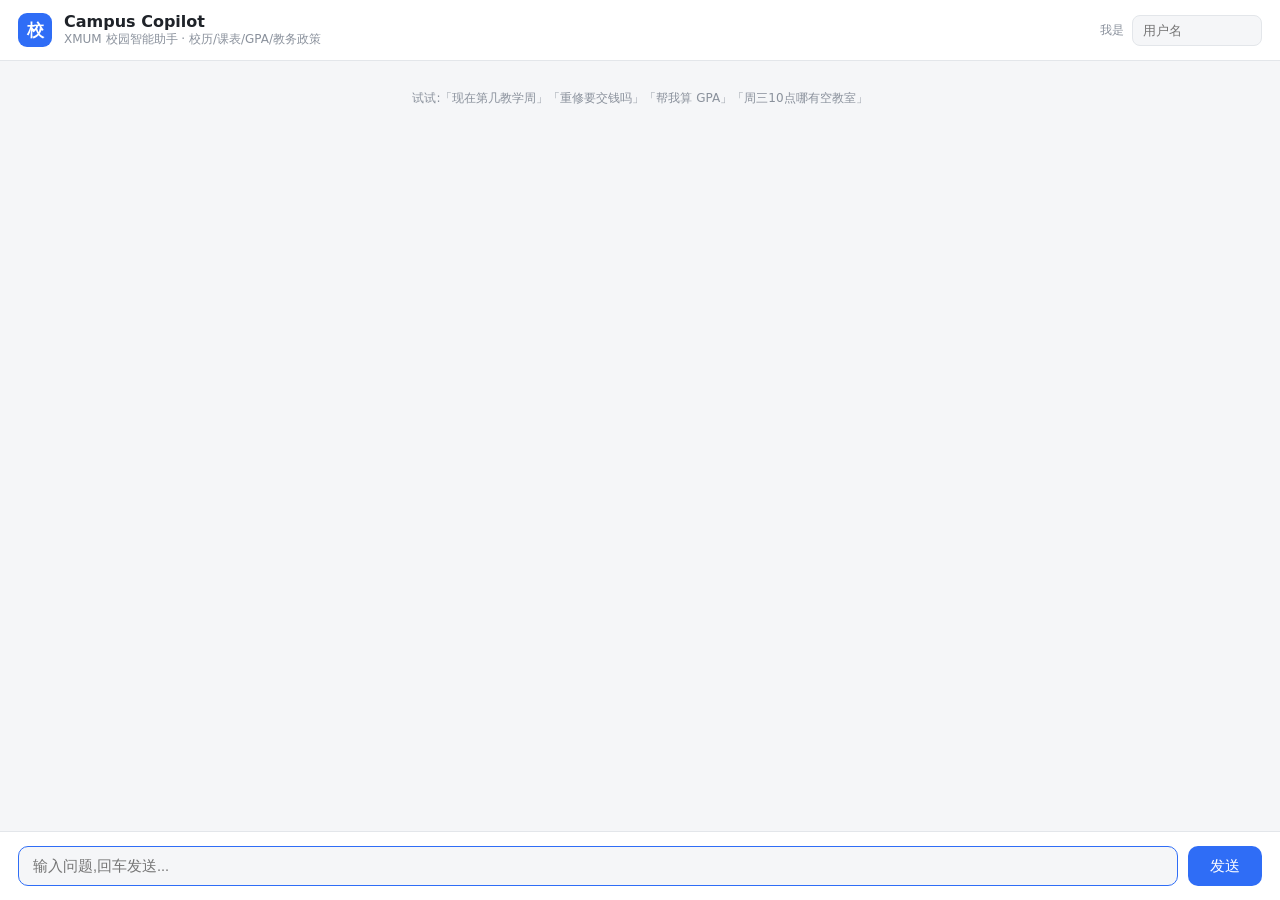
==== src/static/index.html @ 9982d3bc "M3-M6: 中间件/Hook、持久记忆、RAG、FastAPI 服务化与评估集" ====
<!DOCTYPE html>
<html lang="zh-CN">
<head>
<meta charset="utf-8">
<meta name="viewport" content="width=device-width, initial-scale=1">
<title>Campus Copilot · XMUM 校园智能助手</title>
<style>
  :root {
    --bg: #f5f6f8; --panel: #ffffff; --me: #2f6df6; --me-text: #fff;
    --bot: #ffffff; --border: #e3e6ea; --text: #1f2329; --muted: #8a919c;
  }
  @media (prefers-color-scheme: dark) {
    :root {
      --bg: #14161a; --panel: #1d2026; --me: #3b74f2; --me-text: #fff;
      --bot: #24282f; --border: #2e333c; --text: #e8eaed; --muted: #9aa1ad;
    }
  }
  * { box-sizing: border-box; }
  body {
    margin: 0; background: var(--bg); color: var(--text);
    font-family: "Segoe UI", "Microsoft YaHei", system-ui, sans-serif;
    display: flex; flex-direction: column; height: 100vh;
  }
  header {
    background: var(--panel); border-bottom: 1px solid var(--border);
    padding: 12px 18px; display: flex; align-items: center; gap: 12px;
  }
  header .logo {
    width: 34px; height: 34px; border-radius: 9px; background: var(--me);
    color: #fff; display: flex; align-items: center; justify-content: center;
    font-weight: 700; font-size: 17px;
  }
  header .title { font-weight: 600; }
  header .sub { color: var(--muted); font-size: 12px; }
  header .user-box { margin-left: auto; display: flex; align-items: center; gap: 8px; }
  header input {
    background: var(--bg); border: 1px solid var(--border); color: var(--text);
    border-radius: 8px; padding: 7px 10px; width: 130px; font-size: 13px; outline: none;
  }
  #chat { flex: 1; overflow-y: auto; padding: 18px; display: flex; flex-direction: column; gap: 12px; }
  .msg { max-width: 82%; padding: 10px 14px; border-radius: 12px; white-space: pre-wrap; word-break: break-word; line-height: 1.55; font-size: 14.5px; }
  .msg.me { align-self: flex-end; background: var(--me); color: var(--me-text); border-bottom-right-radius: 4px; }
  .msg.bot { align-self: flex-start; background: var(--bot); border: 1px solid var(--border); border-bottom-left-radius: 4px; }
  .msg.sys { align-self: center; color: var(--muted); font-size: 12px; background: none; }
  .msg .cursor { display: inline-block; width: 7px; height: 15px; background: var(--me); vertical-align: -2px; animation: blink 1s infinite; border-radius: 1px; }
  @keyframes blink { 50% { opacity: 0; } }
  #confirm-bar {
    display: none; align-self: center; gap: 10px; padding: 12px 16px;
    background: var(--panel); border: 1px solid var(--border); border-radius: 12px;
    flex-direction: column; max-width: 82%;
  }
  #confirm-bar .desc { font-size: 14px; }
  #confirm-bar .btns { display: flex; gap: 10px; }
  #confirm-bar button { border: none; border-radius: 8px; padding: 8px 20px; font-size: 14px; cursor: pointer; }
  #confirm-bar .yes { background: #d84a3a; color: #fff; }
  #confirm-bar .no { background: var(--bg); color: var(--text); border: 1px solid var(--border); }
  footer {
    background: var(--panel); border-top: 1px solid var(--border); padding: 14px 18px;
    display: flex; gap: 10px;
  }
  footer input#input {
    flex: 1; background: var(--bg); border: 1px solid var(--border); color: var(--text);
    border-radius: 10px; padding: 11px 14px; font-size: 14.5px; outline: none;
  }
  footer input#input:focus { border-color: var(--me); }
  footer button {
    background: var(--me); color: #fff; border: none; border-radius: 10px;
    padding: 0 22px; font-size: 14.5px; cursor: pointer;
  }
  footer button:disabled { opacity: .5; cursor: default; }
</style>
</head>
<body>
<header>
  <div class="logo">校</div>
  <div>
    <div class="title">Campus Copilot</div>
    <div class="sub">XMUM 校园智能助手 · 校历/课表/GPA/教务政策</div>
  </div>
  <div class="user-box">
    <span style="font-size:12px;color:var(--muted)">我是</span>
    <input id="user" placeholder="用户名" value="">
  </div>
</header>

<div id="chat">
  <div class="msg sys">试试:「现在第几教学周」「重修要交钱吗」「帮我算 GPA」「周三10点哪有空教室」</div>
</div>

<div id="confirm-bar">
  <div class="desc" id="confirm-desc"></div>
  <div class="btns">
    <button class="yes" onclick="decide(true)">放行执行</button>
    <button class="no" onclick="decide(false)">拒绝</button>
  </div>
</div>

<footer>
  <input id="input" placeholder="输入问题,回车发送..." autocomplete="off">
  <button id="send" onclick="send()">发送</button>
</footer>

<script>
const $ = id => document.getElementById(id);
const chat = $("chat");
const input = $("input");
const sendBtn = $("send");
const confirmBar = $("confirm-bar");

// 用户名存 localStorage:多用户隔离的入口
$("user").value = localStorage.getItem("cc_user") || "";
$("user").onchange = () => localStorage.setItem("cc_user", $("user").value.trim() || "default");

let busy = false;
let pendingResume = false;

function addMsg(cls, text, withCursor) {
  const div = document.createElement("div");
  div.className = "msg " + cls;
  div.textContent = text;
  if (withCursor) {
    const c = document.createElement("span");
    c.className = "cursor";
    div.appendChild(c);
  }
  chat.appendChild(div);
  chat.scrollTop = chat.scrollHeight;
  return div;
}

function scrollBottom() { chat.scrollTop = chat.scrollHeight; }

async function streamChat(body) {
  busy = true; sendBtn.disabled = true;
  const botDiv = addMsg("bot", "", true);
  const textNode = botDiv.childNodes[0];
  const cursor = botDiv.childNodes[1];

  try {
    const resp = await fetch("/api/chat", {
      method: "POST",
      headers: { "Content-Type": "application/json" },
      body: JSON.stringify(body),
    });
    const reader = resp.body.getReader();
    const decoder = new TextDecoder();
    let buf = "";
    let gotInterrupt = false;

    while (true) {
      const { done, value } = await reader.read();
      if (done) break;
      buf += decoder.decode(value, { stream: true });
      let idx;
      while ((idx = buf.indexOf("\n\n")) >= 0) {
        const raw = buf.slice(0, idx); buf = buf.slice(idx + 2);
        if (!raw.startsWith("data: ")) continue;
        const ev = JSON.parse(raw.slice(6));
        if (ev.type === "token") {
          textNode.textContent += ev.text;
          scrollBottom();
        } else if (ev.type === "interrupt") {
          gotInterrupt = true;
          $("confirm-desc").textContent = "⚠ " + (ev.description || "敏感操作需要确认")
            + "\n即将执行:" + ev.tool + "(" + JSON.stringify(ev.args) + ")";
          confirmBar.style.display = "flex";
          scrollBottom();
        } else if (ev.type === "error") {
          textNode.textContent += "\n[出错了] " + ev.message;
        }
      }
    }
    cursor.remove();
    if (!textNode.textContent) botDiv.remove();
    pendingResume = gotInterrupt;
  } catch (e) {
    cursor && cursor.remove();
    textNode.textContent += "\n[连接失败] " + e;
  }
  busy = false; sendBtn.disabled = false;
  input.focus();
}

async function send() {
  if (busy) return;
  const user = $("user").value.trim() || "default";
  localStorage.setItem("cc_user", user);
  const text = input.value.trim();
  if (!text) return;
  input.value = "";
  addMsg("me", text);
  await streamChat({ user_id: user, message: text });
}

async function decide(ok) {
  if (busy) return;
  confirmBar.style.display = "none";
  if (!pendingResume) return;
  const user = $("user").value.trim() || "default";
  if (!ok) addMsg("sys", "已拒绝该敏感操作");
  await streamChat({ user_id: user, resume: ok });
}

input.addEventListener("keydown", e => { if (e.key === "Enter") send(); });
input.focus();
</script>
</body>
</html>
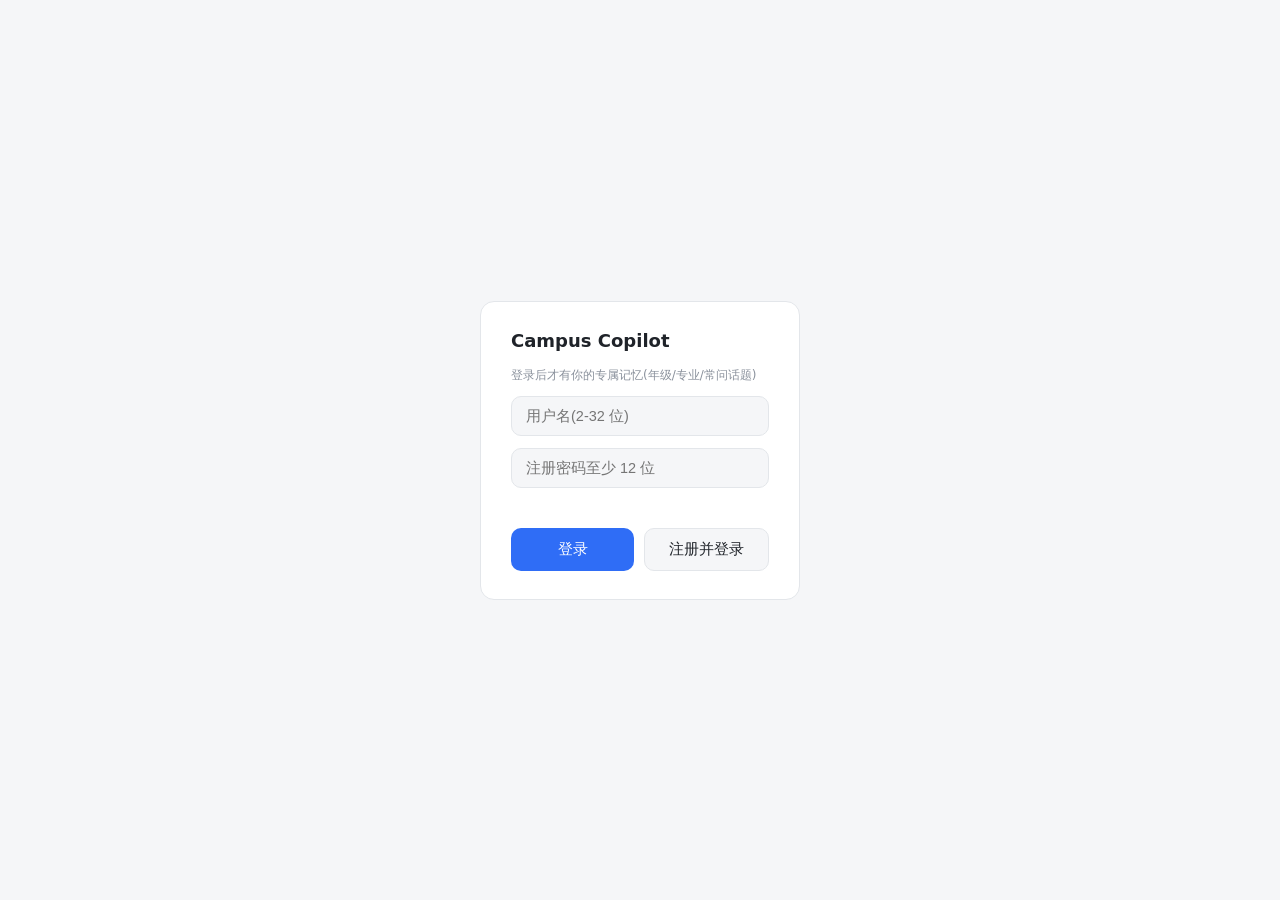
==== commit 17d215a7: "Complete local campus assistant and tests" ====
--- a/src/static/index.html
+++ b/src/static/index.html
@@ -33,10 +33,37 @@
   header .title { font-weight: 600; }
   header .sub { color: var(--muted); font-size: 12px; }
   header .user-box { margin-left: auto; display: flex; align-items: center; gap: 8px; }
-  header input {
+  header .who { font-size: 13px; color: var(--muted); }
+  header .who b { color: var(--text); }
+  header button.link {
+    background: none; border: 1px solid var(--border); color: var(--text);
+    border-radius: 8px; padding: 6px 12px; font-size: 13px; cursor: pointer;
+  }
+  /* 登录遮罩:未登录时盖住整个聊天区 */
+  #login-mask {
+    position: fixed; inset: 0; background: var(--bg);
+    display: none; align-items: center; justify-content: center; z-index: 10;
+  }
+  #login-mask.show { display: flex; }
+  #login-card {
+    background: var(--panel); border: 1px solid var(--border); border-radius: 14px;
+    padding: 28px 30px; width: 320px; display: flex; flex-direction: column; gap: 12px;
+  }
+  #login-card h2 { margin: 0 0 4px; font-size: 18px; }
+  #login-card .tip { font-size: 12px; color: var(--muted); margin: 0; }
+  #login-card input {
     background: var(--bg); border: 1px solid var(--border); color: var(--text);
-    border-radius: 8px; padding: 7px 10px; width: 130px; font-size: 13px; outline: none;
-  }
+    border-radius: 10px; padding: 11px 14px; font-size: 14.5px; outline: none;
+  }
+  #login-card input:focus { border-color: var(--me); }
+  #login-card .row { display: flex; gap: 10px; }
+  #login-card button {
+    flex: 1; border: none; border-radius: 10px; padding: 11px 0;
+    font-size: 14.5px; cursor: pointer;
+  }
+  #login-card .primary { background: var(--me); color: #fff; }
+  #login-card .ghost { background: var(--bg); color: var(--text); border: 1px solid var(--border); }
+  #login-err { color: #d84a3a; font-size: 12.5px; min-height: 16px; margin: 0; }
   #chat { flex: 1; overflow-y: auto; padding: 18px; display: flex; flex-direction: column; gap: 12px; }
   .msg { max-width: 82%; padding: 10px 14px; border-radius: 12px; white-space: pre-wrap; word-break: break-word; line-height: 1.55; font-size: 14.5px; }
   .msg.me { align-self: flex-end; background: var(--me); color: var(--me-text); border-bottom-right-radius: 4px; }
@@ -68,6 +95,18 @@
     padding: 0 22px; font-size: 14.5px; cursor: pointer;
   }
   footer button:disabled { opacity: .5; cursor: default; }
+  #data-panel { display: none; position: fixed; right: 16px; top: 65px; z-index: 8;
+    width: min(360px, calc(100vw - 32px)); padding: 16px; background: var(--panel);
+    border: 1px solid var(--border); border-radius: 12px; box-shadow: 0 8px 24px #0002; }
+  #data-panel.open { display: block; }
+  #data-panel h3 { margin: 0 0 8px; font-size: 15px; }
+  #data-panel p { font-size: 12px; color: var(--muted); }
+  #data-panel .row { display: flex; gap: 6px; margin: 8px 0; }
+  #data-panel input { min-width: 0; flex: 1; padding: 8px; background: var(--bg);
+    border: 1px solid var(--border); border-radius: 7px; color: var(--text); }
+  #data-panel button { padding: 7px; border: 1px solid var(--border); border-radius: 7px;
+    background: var(--bg); color: var(--text); cursor: pointer; }
+  #data-status { min-height: 18px; }
 </style>
 </head>
 <body>
@@ -78,10 +117,33 @@
     <div class="sub">XMUM 校园智能助手 · 校历/课表/GPA/教务政策</div>
   </div>
   <div class="user-box">
-    <span style="font-size:12px;color:var(--muted)">我是</span>
-    <input id="user" placeholder="用户名" value="">
+    <span class="who">你好,<b id="who"></b></span>
+    <button class="link" onclick="toggleData()">个人数据</button>
+    <button class="link" onclick="logout()">登出</button>
   </div>
 </header>
+
+<section id="data-panel" aria-label="个人数据">
+  <h3>我的课程与成绩</h3>
+  <p>课程和成绩由你自行录入；排课为演示数据，并非学校系统记录。</p>
+  <div class="row"><input id="course-id" placeholder="课程代码，如 CS101"><button onclick="saveCourse()">添加课程</button></div>
+  <div class="row"><input id="grade-course" placeholder="课程代码"><input id="grade-point" type="number" min="0" max="4" step="0.01" placeholder="绩点"><input id="grade-letter" placeholder="等级"><button onclick="saveGrade()">保存成绩</button></div>
+  <p id="data-status"></p><div id="data-list"></div>
+</section>
+
+<div id="login-mask">
+  <div id="login-card">
+    <h2>Campus Copilot</h2>
+    <p class="tip">登录后才有你的专属记忆(年级/专业/常问话题)</p>
+    <input id="login-user" placeholder="用户名(2-32 位)" autocomplete="username">
+    <input id="login-pass" type="password" placeholder="注册密码至少 12 位" autocomplete="current-password">
+    <p id="login-err"></p>
+    <div class="row">
+      <button class="primary" onclick="doAuth('login')">登录</button>
+      <button class="ghost" onclick="doAuth('register')">注册并登录</button>
+    </div>
+  </div>
+</div>
 
 <div id="chat">
   <div class="msg sys">试试:「现在第几教学周」「重修要交钱吗」「帮我算 GPA」「周三10点哪有空教室」</div>
@@ -107,9 +169,107 @@
 const sendBtn = $("send");
 const confirmBar = $("confirm-bar");
 
-// 用户名存 localStorage:多用户隔离的入口
-$("user").value = localStorage.getItem("cc_user") || "";
-$("user").onchange = () => localStorage.setItem("cc_user", $("user").value.trim() || "default");
+// 会话凭证:token 存 localStorage;user_id 不再自报,由服务端从 token 解析
+let token = localStorage.getItem("cc_token") || "";
+let whoami = localStorage.getItem("cc_user") || "";
+
+function showLogin(err) {
+  $("data-panel").classList.remove("open");
+  $("login-mask").classList.add("show");
+  $("login-err").textContent = err || "";
+  $("login-user").focus();
+}
+function showChat() {
+  $("login-mask").classList.remove("show");
+  $("who").textContent = whoami;
+  input.focus();
+}
+if (!token) showLogin(); else showChat();
+
+async function doAuth(kind) {
+  const username = $("login-user").value.trim();
+  const password = $("login-pass").value;
+  $("login-err").textContent = "";
+  try {
+    const resp = await fetch("/api/" + kind, {
+      method: "POST",
+      headers: { "Content-Type": "application/json" },
+      body: JSON.stringify({ username, password }),
+    });
+    const data = await resp.json();
+    if (!resp.ok) { $("login-err").textContent = data.detail || "操作失败"; return; }
+    token = data.token; whoami = data.user_id;
+    localStorage.setItem("cc_token", token);
+    localStorage.setItem("cc_user", whoami);
+    showChat();
+  } catch (e) {
+    $("login-err").textContent = "网络错误:" + e;
+  }
+}
+
+async function logout() {
+  try { await fetch("/api/logout", { method: "POST", headers: { "Authorization": "Bearer " + token } }); } catch (e) {}
+  token = ""; whoami = "";
+  localStorage.removeItem("cc_token");
+  localStorage.removeItem("cc_user");
+  showLogin();
+}
+
+async function dataRequest(path, method, body) {
+  const resp = await fetch(path, { method, headers: {
+    "Authorization": "Bearer " + token, "Content-Type": "application/json"
+  }, body: body ? JSON.stringify(body) : undefined });
+  const data = await resp.json();
+  if (!resp.ok) throw new Error(data.detail || "请求失败");
+  return data;
+}
+async function refreshData() {
+  try {
+    const [courses, grades] = await Promise.all([
+      dataRequest("/api/me/courses", "GET"), dataRequest("/api/me/grades", "GET")
+    ]);
+    const list = $("data-list"); list.replaceChildren();
+    function section(title, rows, kind, label) {
+      const heading = document.createElement("p"); heading.textContent = title; list.appendChild(heading);
+      if (!rows.length) { const empty = document.createElement("p"); empty.textContent = "暂无"; list.appendChild(empty); }
+      for (const row of rows) {
+        const line = document.createElement("div"); line.className = "row";
+        const value = document.createElement("span"); value.style.flex = "1"; value.textContent = label(row);
+        const remove = document.createElement("button"); remove.textContent = "删除";
+        remove.onclick = async () => {
+          try { await dataRequest("/api/me/" + kind + "/" + encodeURIComponent(row.course_id), "DELETE");
+            $("data-status").textContent = "已删除 " + row.course_id; await refreshData();
+          } catch (e) { $("data-status").textContent = e.message; }
+        };
+        line.append(value, remove); list.appendChild(line);
+      }
+    }
+    section("已选课程", courses.courses, "courses", c => c.course_id + " " + c.name);
+    section("已录成绩", grades.grades, "grades", g => g.course_id + " " + g.letter + " (" + g.grade_point + ")");
+  } catch (e) { $("data-status").textContent = e.message; }
+}
+function toggleData() {
+  $("data-panel").classList.toggle("open");
+  if ($("data-panel").classList.contains("open")) refreshData();
+}
+async function saveCourse() {
+  try {
+    await dataRequest("/api/me/courses", "PUT", {course_id: $("course-id").value.trim()});
+    $("data-status").textContent = "课程已保存"; await refreshData();
+  } catch (e) { $("data-status").textContent = e.message; }
+}
+async function saveGrade() {
+  try {
+    if (!$("grade-point").value || !$("grade-letter").value.trim()) throw new Error("请填写绩点和等级");
+    await dataRequest("/api/me/grades", "PUT", {
+      course_id: $("grade-course").value.trim(),
+      grade_point: Number($("grade-point").value), letter: $("grade-letter").value.trim()
+    });
+    $("data-status").textContent = "成绩已保存"; await refreshData();
+  } catch (e) { $("data-status").textContent = e.message; }
+}
+
+$("login-pass").addEventListener("keydown", e => { if (e.key === "Enter") doAuth("login"); });
 
 let busy = false;
 let pendingResume = false;
@@ -117,7 +277,9 @@
 function addMsg(cls, text, withCursor) {
   const div = document.createElement("div");
   div.className = "msg " + cls;
-  div.textContent = text;
+  // 显式创建文本节点:div.textContent = "" 不会留下任何子节点,
+  // 之后 childNodes[0] 会错拿到光标 span(7px 宽),回复全挤进光标里变成竖排
+  div.appendChild(document.createTextNode(text || ""));
   if (withCursor) {
     const c = document.createElement("span");
     c.className = "cursor";
@@ -139,9 +301,15 @@
   try {
     const resp = await fetch("/api/chat", {
       method: "POST",
-      headers: { "Content-Type": "application/json" },
+      headers: { "Content-Type": "application/json", "Authorization": "Bearer " + token },
       body: JSON.stringify(body),
     });
+    if (resp.status === 401) {  // token 过期/失效:回登录页
+      botDiv.remove();
+      localStorage.removeItem("cc_token"); token = "";
+      showLogin("登录已过期,请重新登录");
+      return;
+    }
     const reader = resp.body.getReader();
     const decoder = new TextDecoder();
     let buf = "";
@@ -183,22 +351,19 @@
 
 async function send() {
   if (busy) return;
-  const user = $("user").value.trim() || "default";
-  localStorage.setItem("cc_user", user);
   const text = input.value.trim();
   if (!text) return;
   input.value = "";
   addMsg("me", text);
-  await streamChat({ user_id: user, message: text });
+  await streamChat({ message: text });
 }
 
 async function decide(ok) {
   if (busy) return;
   confirmBar.style.display = "none";
   if (!pendingResume) return;
-  const user = $("user").value.trim() || "default";
   if (!ok) addMsg("sys", "已拒绝该敏感操作");
-  await streamChat({ user_id: user, resume: ok });
+  await streamChat({ resume: ok });
 }
 
 input.addEventListener("keydown", e => { if (e.key === "Enter") send(); });
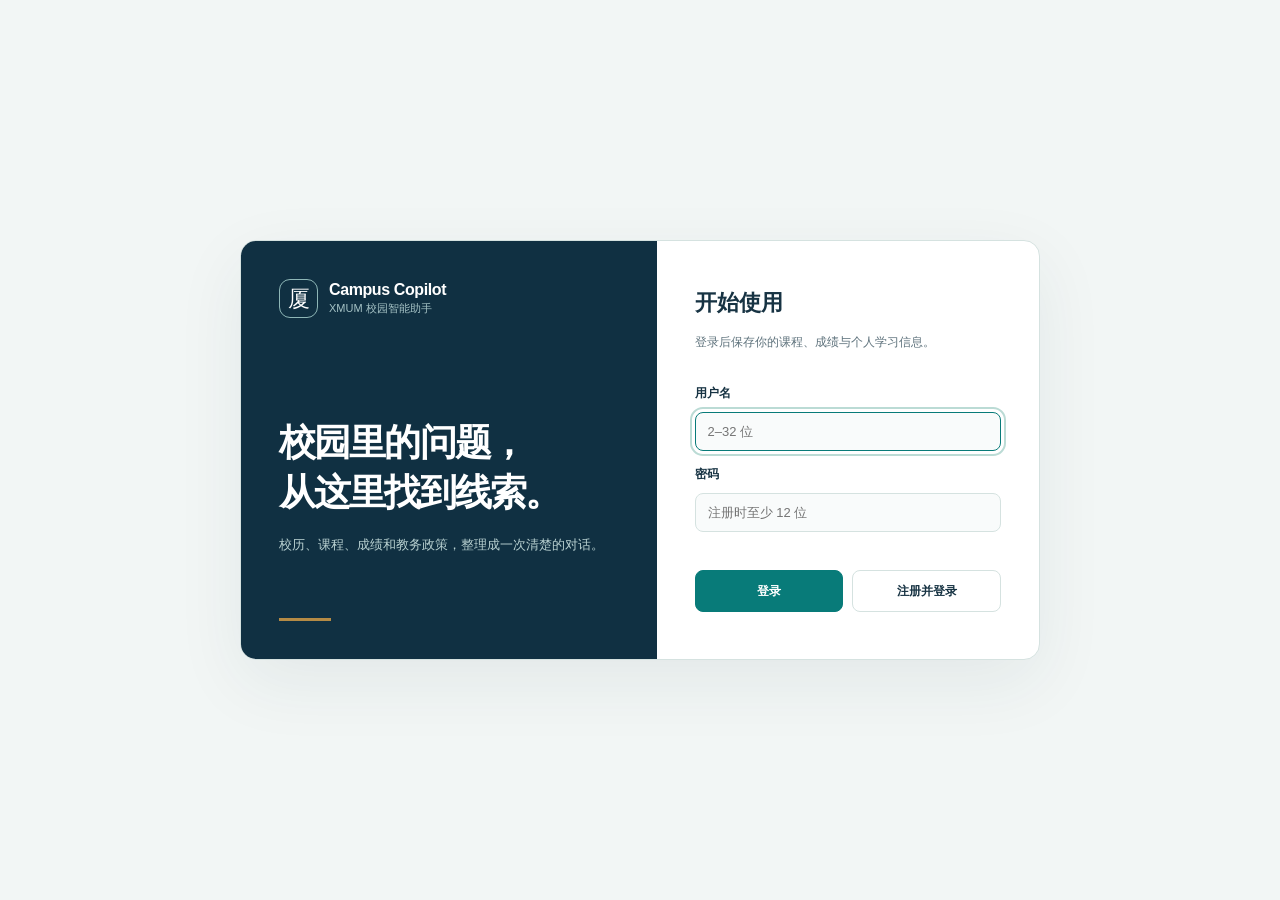
==== commit 9145d864: "Refine campus web assistant interface" ====
--- a/src/static/index.html
+++ b/src/static/index.html
@@ -6,161 +6,221 @@
 <title>Campus Copilot · XMUM 校园智能助手</title>
 <style>
   :root {
-    --bg: #f5f6f8; --panel: #ffffff; --me: #2f6df6; --me-text: #fff;
-    --bot: #ffffff; --border: #e3e6ea; --text: #1f2329; --muted: #8a919c;
-  }
-  @media (prefers-color-scheme: dark) {
-    :root {
-      --bg: #14161a; --panel: #1d2026; --me: #3b74f2; --me-text: #fff;
-      --bot: #24282f; --border: #2e333c; --text: #e8eaed; --muted: #9aa1ad;
-    }
+    color-scheme: light;
+    --canvas: #f2f6f5;
+    --paper: #ffffff;
+    --ink: #173343;
+    --deep-ink: #103042;
+    --teal: #087b79;
+    --teal-soft: #e3f2ef;
+    --quiet: #5e727c;
+    --line: #d5e2e0;
+    --gold: #b58b45;
+    --error: #ad3d32;
   }
   * { box-sizing: border-box; }
-  body {
-    margin: 0; background: var(--bg); color: var(--text);
-    font-family: "Segoe UI", "Microsoft YaHei", system-ui, sans-serif;
-    display: flex; flex-direction: column; height: 100vh;
-  }
-  header {
-    background: var(--panel); border-bottom: 1px solid var(--border);
-    padding: 12px 18px; display: flex; align-items: center; gap: 12px;
-  }
-  header .logo {
-    width: 34px; height: 34px; border-radius: 9px; background: var(--me);
-    color: #fff; display: flex; align-items: center; justify-content: center;
-    font-weight: 700; font-size: 17px;
-  }
-  header .title { font-weight: 600; }
-  header .sub { color: var(--muted); font-size: 12px; }
-  header .user-box { margin-left: auto; display: flex; align-items: center; gap: 8px; }
-  header .who { font-size: 13px; color: var(--muted); }
-  header .who b { color: var(--text); }
-  header button.link {
-    background: none; border: 1px solid var(--border); color: var(--text);
-    border-radius: 8px; padding: 6px 12px; font-size: 13px; cursor: pointer;
-  }
-  /* 登录遮罩:未登录时盖住整个聊天区 */
-  #login-mask {
-    position: fixed; inset: 0; background: var(--bg);
-    display: none; align-items: center; justify-content: center; z-index: 10;
-  }
+  html, body { height: 100%; }
+  body { margin: 0; background: var(--canvas); color: var(--ink); font-family: "Microsoft YaHei UI", "PingFang SC", "Noto Sans CJK SC", sans-serif; }
+  button, input { font: inherit; }
+  button { cursor: pointer; }
+  button:disabled { opacity: .55; cursor: not-allowed; }
+  :focus-visible { outline: 3px solid var(--gold); outline-offset: 3px; }
+  .sr-only { position: absolute; width: 1px; height: 1px; padding: 0; margin: -1px; overflow: hidden; clip: rect(0, 0, 0, 0); white-space: nowrap; border: 0; }
+  .app-shell { display: grid; grid-template-columns: 252px minmax(0, 1fr); min-height: 100vh; min-height: 100dvh; }
+  .sidebar { display: flex; flex-direction: column; padding: 30px 20px 22px; background: var(--deep-ink); color: #eef7f4; }
+  .brand { display: flex; align-items: center; gap: 11px; }
+  .brand-mark { display: grid; place-items: center; width: 39px; height: 39px; flex: none; border: 1px solid #8eb7b7; border-radius: 11px; color: #fff; font-family: "Noto Serif CJK SC", "Songti SC", SimSun, serif; font-size: 22px; }
+  .brand-name { font-size: 16px; font-weight: 700; letter-spacing: -.025em; }
+  .brand-sub { margin-top: 2px; color: #a4c1c4; font-size: 11px; }
+  .sidebar-divider { height: 1px; margin: 30px 0 26px; background: #355360; }
+  .sidebar h2 { margin: 0 0 14px; color: #b8d1d1; font-size: 12px; font-weight: 600; }
+  .topic-list { display: grid; gap: 5px; }
+  .topic-list button { width: 100%; padding: 10px 11px; border: 0; border-radius: 8px; background: transparent; color: #e7f2f0; text-align: left; font-size: 13px; line-height: 1.45; }
+  .topic-list button:hover, .topic-list button:focus-visible { background: #214856; }
+  .sidebar-bottom { margin-top: auto; padding-top: 28px; }
+  .sidebar-bottom p { margin: 0; color: #a4c1c4; font-size: 11px; line-height: 1.7; }
+  .campus-rule { width: 52px; height: 3px; margin-bottom: 15px; background: var(--gold); }
+  .workspace { min-width: 0; height: 100vh; height: 100dvh; display: flex; flex-direction: column; }
+  .topbar { display: flex; align-items: center; min-height: 69px; padding: 0 34px; border-bottom: 1px solid var(--line); background: var(--paper); }
+  .topbar-title { color: var(--quiet); font-size: 13px; }
+  .mobile-brand { display: none; font-weight: 700; }
+  .user-box { margin-left: auto; display: flex; align-items: center; gap: 9px; }
+  .who { margin-right: 9px; color: var(--quiet); font-size: 12px; }
+  .who b { color: var(--ink); font-weight: 700; }
+  .link-button { padding: 8px 12px; border: 1px solid var(--line); border-radius: 8px; background: var(--paper); color: var(--ink); font-size: 12px; }
+  .link-button:hover { border-color: var(--teal); color: var(--teal); }
+  #chat { flex: 1; min-height: 0; overflow-y: auto; display: flex; flex-direction: column; gap: 17px; padding: 36px max(34px, calc((100% - 820px) / 2)); scroll-behavior: smooth; }
+  #welcome { width: 100%; max-width: 710px; margin: auto 0; padding: 28px 0 48px; }
+  #chat.has-messages #welcome { display: none; }
+  .welcome-symbol { display: grid; place-items: center; width: 56px; height: 56px; margin-bottom: 27px; border: 1px solid #b0d4cf; border-radius: 16px; background: var(--teal-soft); color: var(--teal); font-family: "Noto Serif CJK SC", "Songti SC", SimSun, serif; font-size: 28px; }
+  #welcome h1 { margin: 0; max-width: 620px; font-size: clamp(31px, 4vw, 47px); font-weight: 650; letter-spacing: -.055em; line-height: 1.25; }
+  #welcome p { margin: 17px 0 32px; color: var(--quiet); font-size: 14px; line-height: 1.8; }
+  .prompt-grid { display: grid; grid-template-columns: repeat(2, minmax(0, 1fr)); gap: 10px; max-width: 680px; }
+  .prompt-grid button { min-height: 68px; padding: 14px 16px; border: 1px solid var(--line); border-radius: 10px; background: var(--paper); color: var(--ink); text-align: left; font-size: 13px; line-height: 1.5; }
+  .prompt-grid button:hover { border-color: #84b6b0; background: #fafdfe; }
+  .prompt-grid button span { display: block; margin-bottom: 5px; color: var(--teal); font-size: 11px; font-weight: 700; }
+  .msg { max-width: min(84%, 650px); padding: 14px 17px; border-radius: 13px; white-space: pre-wrap; overflow-wrap: anywhere; line-height: 1.75; font-size: 14px; }
+  .msg.me { align-self: flex-end; background: var(--teal); color: #fff; border-bottom-right-radius: 4px; }
+  .msg.bot { align-self: flex-start; border: 1px solid var(--line); background: var(--paper); border-bottom-left-radius: 4px; }
+  .msg.sys { align-self: center; padding: 7px 12px; color: var(--quiet); font-size: 12px; background: transparent; text-align: center; }
+  .msg .cursor { display: inline-block; width: 6px; height: 15px; margin-left: 2px; border-radius: 1px; background: var(--teal); vertical-align: -3px; animation: blink 1s infinite; }
+  @keyframes blink { 50% { opacity: 0; } }
+  #confirm-bar { display: none; flex-direction: column; gap: 12px; width: min(680px, calc(100% - 48px)); margin: 0 auto 12px; padding: 16px 18px; border: 1px solid #e3cbaa; border-left: 4px solid var(--gold); border-radius: 9px; background: #fffaf1; }
+  #confirm-bar .desc { color: var(--ink); font-size: 13px; line-height: 1.65; white-space: pre-wrap; overflow-wrap: anywhere; }
+  #confirm-bar .btns { display: flex; gap: 9px; }
+  #confirm-bar button { padding: 9px 16px; border-radius: 7px; font-size: 12px; }
+  #confirm-bar .yes { border: 1px solid var(--error); background: var(--error); color: #fff; }
+  #confirm-bar .no { border: 1px solid var(--line); background: var(--paper); color: var(--ink); }
+  .composer { padding: 18px max(34px, calc((100% - 820px) / 2)) 19px; border-top: 1px solid var(--line); background: var(--paper); }
+  .composer-row { display: flex; gap: 10px; }
+  #input { flex: 1; min-width: 0; padding: 12px 15px; border: 1px solid #bed0cf; border-radius: 9px; background: #f9fbfb; color: var(--ink); font-size: 14px; }
+  #input::placeholder { color: #7b8f96; }
+  #input:focus { border-color: var(--teal); outline: 2px solid #bbdbd5; outline-offset: 1px; }
+  #send { min-width: 76px; padding: 0 18px; border: 0; border-radius: 9px; background: var(--teal); color: #fff; font-size: 13px; font-weight: 700; }
+  #send:hover:not(:disabled) { background: #086765; }
+  .composer-hint { margin: 8px 1px 0; color: var(--quiet); font-size: 11px; }
+  #data-panel { display: none; position: fixed; right: 20px; top: 80px; bottom: 20px; z-index: 8; width: min(440px, calc(100vw - 40px)); overflow-y: auto; padding: 22px; border: 1px solid var(--line); border-radius: 13px; background: var(--paper); box-shadow: 0 20px 60px #16334124; }
+  #data-panel.open { display: block; }
+  .panel-head { display: flex; align-items: center; justify-content: space-between; gap: 12px; }
+  #data-panel h2 { margin: 0; font-size: 20px; }
+  #data-panel h3 { margin: 25px 0 10px; font-size: 13px; }
+  #data-panel p { color: var(--quiet); font-size: 12px; line-height: 1.7; }
+  #data-panel .row { display: flex; gap: 7px; margin: 9px 0; }
+  #data-panel input { flex: 1; min-width: 0; padding: 9px; border: 1px solid var(--line); border-radius: 7px; background: #f9fbfb; color: var(--ink); font-size: 12px; }
+  #data-panel button { padding: 8px 10px; border: 1px solid var(--line); border-radius: 7px; background: var(--paper); color: var(--ink); font-size: 12px; }
+  #data-panel button:hover { border-color: var(--teal); }
+  #data-status { min-height: 19px; color: var(--teal); }
+  #data-status[data-error="true"] { color: var(--error); }
+  #data-list .row { align-items: center; padding: 5px 0; border-bottom: 1px solid var(--line); }
+  #data-list .row span { overflow-wrap: anywhere; font-size: 12px; line-height: 1.5; }
+  #login-mask { position: fixed; inset: 0; z-index: 10; display: none; align-items: center; justify-content: center; padding: 24px; background: var(--canvas); }
   #login-mask.show { display: flex; }
-  #login-card {
-    background: var(--panel); border: 1px solid var(--border); border-radius: 14px;
-    padding: 28px 30px; width: 320px; display: flex; flex-direction: column; gap: 12px;
-  }
-  #login-card h2 { margin: 0 0 4px; font-size: 18px; }
-  #login-card .tip { font-size: 12px; color: var(--muted); margin: 0; }
-  #login-card input {
-    background: var(--bg); border: 1px solid var(--border); color: var(--text);
-    border-radius: 10px; padding: 11px 14px; font-size: 14.5px; outline: none;
-  }
-  #login-card input:focus { border-color: var(--me); }
-  #login-card .row { display: flex; gap: 10px; }
-  #login-card button {
-    flex: 1; border: none; border-radius: 10px; padding: 11px 0;
-    font-size: 14.5px; cursor: pointer;
-  }
-  #login-card .primary { background: var(--me); color: #fff; }
-  #login-card .ghost { background: var(--bg); color: var(--text); border: 1px solid var(--border); }
-  #login-err { color: #d84a3a; font-size: 12.5px; min-height: 16px; margin: 0; }
-  #chat { flex: 1; overflow-y: auto; padding: 18px; display: flex; flex-direction: column; gap: 12px; }
-  .msg { max-width: 82%; padding: 10px 14px; border-radius: 12px; white-space: pre-wrap; word-break: break-word; line-height: 1.55; font-size: 14.5px; }
-  .msg.me { align-self: flex-end; background: var(--me); color: var(--me-text); border-bottom-right-radius: 4px; }
-  .msg.bot { align-self: flex-start; background: var(--bot); border: 1px solid var(--border); border-bottom-left-radius: 4px; }
-  .msg.sys { align-self: center; color: var(--muted); font-size: 12px; background: none; }
-  .msg .cursor { display: inline-block; width: 7px; height: 15px; background: var(--me); vertical-align: -2px; animation: blink 1s infinite; border-radius: 1px; }
-  @keyframes blink { 50% { opacity: 0; } }
-  #confirm-bar {
-    display: none; align-self: center; gap: 10px; padding: 12px 16px;
-    background: var(--panel); border: 1px solid var(--border); border-radius: 12px;
-    flex-direction: column; max-width: 82%;
-  }
-  #confirm-bar .desc { font-size: 14px; }
-  #confirm-bar .btns { display: flex; gap: 10px; }
-  #confirm-bar button { border: none; border-radius: 8px; padding: 8px 20px; font-size: 14px; cursor: pointer; }
-  #confirm-bar .yes { background: #d84a3a; color: #fff; }
-  #confirm-bar .no { background: var(--bg); color: var(--text); border: 1px solid var(--border); }
-  footer {
-    background: var(--panel); border-top: 1px solid var(--border); padding: 14px 18px;
-    display: flex; gap: 10px;
-  }
-  footer input#input {
-    flex: 1; background: var(--bg); border: 1px solid var(--border); color: var(--text);
-    border-radius: 10px; padding: 11px 14px; font-size: 14.5px; outline: none;
-  }
-  footer input#input:focus { border-color: var(--me); }
-  footer button {
-    background: var(--me); color: #fff; border: none; border-radius: 10px;
-    padding: 0 22px; font-size: 14.5px; cursor: pointer;
-  }
-  footer button:disabled { opacity: .5; cursor: default; }
-  #data-panel { display: none; position: fixed; right: 16px; top: 65px; z-index: 8;
-    width: min(360px, calc(100vw - 32px)); padding: 16px; background: var(--panel);
-    border: 1px solid var(--border); border-radius: 12px; box-shadow: 0 8px 24px #0002; }
-  #data-panel.open { display: block; }
-  #data-panel h3 { margin: 0 0 8px; font-size: 15px; }
-  #data-panel p { font-size: 12px; color: var(--muted); }
-  #data-panel .row { display: flex; gap: 6px; margin: 8px 0; }
-  #data-panel input { min-width: 0; flex: 1; padding: 8px; background: var(--bg);
-    border: 1px solid var(--border); border-radius: 7px; color: var(--text); }
-  #data-panel button { padding: 7px; border: 1px solid var(--border); border-radius: 7px;
-    background: var(--bg); color: var(--text); cursor: pointer; }
-  #data-status { min-height: 18px; }
+  #login-card { display: grid; grid-template-columns: minmax(0, 1fr) minmax(310px, .92fr); width: min(800px, 100%); min-height: 420px; overflow: hidden; border: 1px solid var(--line); border-radius: 16px; background: var(--paper); box-shadow: 0 22px 70px #16334112; }
+  .login-intro { display: flex; flex-direction: column; justify-content: space-between; padding: 38px; background: var(--deep-ink); color: #fff; }
+  .login-intro .brand-sub { color: #a4c1c4; }
+  .login-intro h2 { max-width: 360px; margin: 38px 0 15px; font-size: clamp(27px, 3vw, 37px); line-height: 1.35; letter-spacing: -.05em; }
+  .login-intro p { max-width: 340px; margin: 0; color: #b9d1d1; font-size: 13px; line-height: 1.8; }
+  .login-intro .campus-rule { margin: 0; }
+  .login-form { display: flex; flex-direction: column; justify-content: center; gap: 10px; padding: 38px; }
+  .login-form h3 { margin: 0 0 5px; font-size: 22px; }
+  .login-form .tip { margin: 0 0 18px; color: var(--quiet); font-size: 12px; line-height: 1.6; }
+  .login-form label { margin-top: 5px; font-size: 12px; font-weight: 700; }
+  .login-form input { width: 100%; padding: 11px 12px; border: 1px solid var(--line); border-radius: 8px; background: #f9fbfb; color: var(--ink); font-size: 13px; }
+  .login-form input:focus { border-color: var(--teal); outline: 2px solid #bbdbd5; }
+  #login-err { min-height: 18px; margin: 0; color: var(--error); font-size: 12px; }
+  .login-actions { display: grid; grid-template-columns: 1fr 1fr; gap: 9px; }
+  .login-actions button { min-height: 42px; padding: 8px; border-radius: 8px; font-size: 12px; font-weight: 700; }
+  .login-actions .primary { border: 1px solid var(--teal); background: var(--teal); color: #fff; }
+  .login-actions .ghost { border: 1px solid var(--line); background: var(--paper); color: var(--ink); }
+  @media (max-width: 820px) {
+    .app-shell { grid-template-columns: 1fr; }
+    .sidebar { display: none; }
+    .topbar { min-height: 62px; padding: 0 18px; }
+    .topbar-title { display: none; }
+    .mobile-brand { display: block; font-size: 14px; }
+    .who { display: none; }
+    #chat { padding: 28px 22px; }
+    .composer { padding: 13px 18px 15px; }
+  }
+  @media (max-width: 580px) {
+    #welcome { padding: 10px 0 25px; }
+    #welcome h1 { font-size: 31px; }
+    #welcome h1 span { display: block; }
+    .prompt-grid { grid-template-columns: 1fr; }
+    .prompt-grid button { min-height: 55px; }
+    .msg { max-width: 94%; }
+    #chat { padding: 22px 15px; }
+    .composer-hint { display: none; }
+    #data-panel { inset: 8px; width: auto; padding: 17px; }
+    #data-panel .row { flex-wrap: wrap; }
+    #data-panel .row button { flex: none; }
+    #login-mask { padding: 12px; }
+    #login-card { grid-template-columns: 1fr; min-height: 0; }
+    .login-intro { padding: 25px; }
+    .login-intro h2 { margin: 27px 0 0; font-size: 25px; }
+    .login-intro p, .login-intro .campus-rule { display: none; }
+    .login-form { padding: 25px; }
+  }
+  @media (prefers-reduced-motion: reduce) { #chat { scroll-behavior: auto; } .msg .cursor { animation: none; } }
 </style>
 </head>
 <body>
-<header>
-  <div class="logo">校</div>
-  <div>
-    <div class="title">Campus Copilot</div>
-    <div class="sub">XMUM 校园智能助手 · 校历/课表/GPA/教务政策</div>
+<div class="app-shell">
+  <aside class="sidebar" aria-label="常用提问">
+    <div class="brand"><div class="brand-mark" aria-hidden="true">厦</div><div><div class="brand-name">Campus Copilot</div><div class="brand-sub">XMUM 校园智能助手</div></div></div>
+    <div class="sidebar-divider"></div>
+    <h2>从这些问题开始</h2>
+    <div class="topic-list">
+      <button type="button" data-question="现在是第几教学周？">现在是第几教学周？</button>
+      <button type="button" data-question="帮我看看这周的课表">帮我看看这周的课表</button>
+      <button type="button" data-question="重修需要交费吗？">重修需要交费吗？</button>
+      <button type="button" data-question="帮我计算目前的 GPA">帮我计算目前的 GPA</button>
+    </div>
+    <div class="sidebar-bottom"><div class="campus-rule"></div><p>把校历、课程与教务政策<br>放在同一场对话里。</p></div>
+  </aside>
+  <div class="workspace">
+    <header class="topbar">
+      <div class="topbar-title">校园事务，问清楚再行动。</div>
+      <div class="mobile-brand">Campus Copilot</div>
+      <div class="user-box">
+        <span class="who">你好，<b id="who"></b></span>
+        <button type="button" class="link-button" id="data-toggle" aria-expanded="false" aria-controls="data-panel" onclick="toggleData()">我的数据</button>
+        <button type="button" class="link-button" onclick="logout()">退出</button>
+      </div>
+    </header>
+    <main id="chat" aria-label="对话记录" aria-live="polite">
+      <section id="welcome">
+        <div class="welcome-symbol" aria-hidden="true">问</div>
+        <h1>今天在校园，<span>想弄清哪件事？</span></h1>
+        <p>问校历、查课表、算 GPA，或了解教务政策。你的问题可以从这里开始。</p>
+        <div class="prompt-grid">
+          <button type="button" data-question="现在是第几教学周？"><span>校历</span>现在是第几教学周？</button>
+          <button type="button" data-question="周三上午有哪些空教室？"><span>教室</span>周三上午有哪些空教室？</button>
+          <button type="button" data-question="重修需要交费吗？"><span>教务政策</span>重修需要交费吗？</button>
+          <button type="button" data-question="帮我计算目前的 GPA"><span>成绩</span>帮我计算目前的 GPA</button>
+        </div>
+      </section>
+    </main>
+    <div id="confirm-bar" role="alertdialog" aria-label="操作确认" aria-describedby="confirm-desc">
+      <div class="desc" id="confirm-desc"></div>
+      <div class="btns">
+        <button type="button" class="yes" onclick="decide(true)">确认执行</button>
+        <button type="button" class="no" onclick="decide(false)">取消操作</button>
+      </div>
+    </div>
+    <footer class="composer">
+      <div class="composer-row"><label class="sr-only" for="input">输入校园问题</label><input id="input" placeholder="输入你的问题…" autocomplete="off"><button type="button" id="send" onclick="send()">发送</button></div>
+      <p class="composer-hint">课程与成绩由你自行录入；演示排课不代表学校实时数据。</p>
+    </footer>
   </div>
-  <div class="user-box">
-    <span class="who">你好,<b id="who"></b></span>
-    <button class="link" onclick="toggleData()">个人数据</button>
-    <button class="link" onclick="logout()">登出</button>
-  </div>
-</header>
-
-<section id="data-panel" aria-label="个人数据">
-  <h3>我的课程与成绩</h3>
+</div>
+
+<section id="data-panel" aria-label="个人数据" aria-hidden="true">
+  <div class="panel-head"><h2>我的课程与成绩</h2><button type="button" onclick="toggleData()" aria-label="关闭个人数据">关闭</button></div>
   <p>课程和成绩由你自行录入；排课为演示数据，并非学校系统记录。</p>
-  <div class="row"><input id="course-id" placeholder="课程代码，如 CS101"><button onclick="saveCourse()">添加课程</button></div>
-  <div class="row"><input id="grade-course" placeholder="课程代码"><input id="grade-point" type="number" min="0" max="4" step="0.01" placeholder="绩点"><input id="grade-letter" placeholder="等级"><button onclick="saveGrade()">保存成绩</button></div>
-  <p id="data-status"></p><div id="data-list"></div>
+  <h3>添加课程</h3>
+  <div class="row"><input id="course-id" aria-label="课程代码" placeholder="课程代码，如 CS101"><button type="button" onclick="saveCourse()">添加课程</button></div>
+  <h3>录入成绩</h3>
+  <div class="row"><input id="grade-course" aria-label="成绩对应的课程代码" placeholder="课程代码"><input id="grade-point" aria-label="绩点" type="number" min="0" max="4" step="0.01" placeholder="绩点"><input id="grade-letter" aria-label="等级" placeholder="等级"><button type="button" onclick="saveGrade()">保存</button></div>
+  <p id="data-status" role="status"></p><div id="data-list"></div>
 </section>
 
-<div id="login-mask">
+<div id="login-mask" role="dialog" aria-modal="true" aria-label="登录 Campus Copilot">
   <div id="login-card">
-    <h2>Campus Copilot</h2>
-    <p class="tip">登录后才有你的专属记忆(年级/专业/常问话题)</p>
-    <input id="login-user" placeholder="用户名(2-32 位)" autocomplete="username">
-    <input id="login-pass" type="password" placeholder="注册密码至少 12 位" autocomplete="current-password">
-    <p id="login-err"></p>
-    <div class="row">
-      <button class="primary" onclick="doAuth('login')">登录</button>
-      <button class="ghost" onclick="doAuth('register')">注册并登录</button>
+    <div class="login-intro"><div class="brand"><div class="brand-mark" aria-hidden="true">厦</div><div><div class="brand-name">Campus Copilot</div><div class="brand-sub">XMUM 校园智能助手</div></div></div><div><h2>校园里的问题，<br>从这里找到线索。</h2><p>校历、课程、成绩和教务政策，整理成一次清楚的对话。</p></div><div class="campus-rule"></div></div>
+    <div class="login-form">
+      <h3>开始使用</h3>
+      <p class="tip">登录后保存你的课程、成绩与个人学习信息。</p>
+      <label for="login-user">用户名</label><input id="login-user" placeholder="2–32 位" autocomplete="username">
+      <label for="login-pass">密码</label><input id="login-pass" type="password" placeholder="注册时至少 12 位" autocomplete="current-password">
+      <p id="login-err" role="alert"></p>
+      <div class="login-actions">
+        <button type="button" class="primary" onclick="doAuth('login')">登录</button>
+        <button type="button" class="ghost" onclick="doAuth('register')">注册并登录</button>
+      </div>
     </div>
   </div>
 </div>
-
-<div id="chat">
-  <div class="msg sys">试试:「现在第几教学周」「重修要交钱吗」「帮我算 GPA」「周三10点哪有空教室」</div>
-</div>
-
-<div id="confirm-bar">
-  <div class="desc" id="confirm-desc"></div>
-  <div class="btns">
-    <button class="yes" onclick="decide(true)">放行执行</button>
-    <button class="no" onclick="decide(false)">拒绝</button>
-  </div>
-</div>
-
-<footer>
-  <input id="input" placeholder="输入问题,回车发送..." autocomplete="off">
-  <button id="send" onclick="send()">发送</button>
-</footer>
 
 <script>
 const $ = id => document.getElementById(id);
@@ -172,15 +232,30 @@
 // 会话凭证:token 存 localStorage;user_id 不再自报,由服务端从 token 解析
 let token = localStorage.getItem("cc_token") || "";
 let whoami = localStorage.getItem("cc_user") || "";
+let busy = false;
+let pendingResume = false;
+
+function setDataStatus(message, isError = false) {
+  $("data-status").textContent = message;
+  $("data-status").dataset.error = String(isError);
+}
 
 function showLogin(err) {
   $("data-panel").classList.remove("open");
+  $("data-panel").setAttribute("aria-hidden", "true");
+  $("data-toggle").setAttribute("aria-expanded", "false");
+  chat.querySelectorAll(".msg").forEach(node => node.remove());
+  chat.classList.remove("has-messages");
+  confirmBar.style.display = "none";
+  pendingResume = false;
   $("login-mask").classList.add("show");
+  document.querySelector(".app-shell").inert = true;
   $("login-err").textContent = err || "";
   $("login-user").focus();
 }
 function showChat() {
   $("login-mask").classList.remove("show");
+  document.querySelector(".app-shell").inert = false;
   $("who").textContent = whoami;
   input.focus();
 }
@@ -212,6 +287,9 @@
   token = ""; whoami = "";
   localStorage.removeItem("cc_token");
   localStorage.removeItem("cc_user");
+  input.value = "";
+  $("data-list").replaceChildren();
+  setDataStatus("");
   showLogin();
 }
 
@@ -238,25 +316,29 @@
         const remove = document.createElement("button"); remove.textContent = "删除";
         remove.onclick = async () => {
           try { await dataRequest("/api/me/" + kind + "/" + encodeURIComponent(row.course_id), "DELETE");
-            $("data-status").textContent = "已删除 " + row.course_id; await refreshData();
-          } catch (e) { $("data-status").textContent = e.message; }
+            setDataStatus("已删除 " + row.course_id); await refreshData();
+          } catch (e) { setDataStatus(e.message, true); }
         };
         line.append(value, remove); list.appendChild(line);
       }
     }
     section("已选课程", courses.courses, "courses", c => c.course_id + " " + c.name);
     section("已录成绩", grades.grades, "grades", g => g.course_id + " " + g.letter + " (" + g.grade_point + ")");
-  } catch (e) { $("data-status").textContent = e.message; }
+  } catch (e) { setDataStatus(e.message, true); }
 }
 function toggleData() {
-  $("data-panel").classList.toggle("open");
-  if ($("data-panel").classList.contains("open")) refreshData();
+  const panel = $("data-panel");
+  const open = panel.classList.toggle("open");
+  panel.setAttribute("aria-hidden", String(!open));
+  $("data-toggle").setAttribute("aria-expanded", String(open));
+  if (open) { refreshData(); panel.querySelector("button").focus(); }
+  else $("data-toggle").focus();
 }
 async function saveCourse() {
   try {
     await dataRequest("/api/me/courses", "PUT", {course_id: $("course-id").value.trim()});
-    $("data-status").textContent = "课程已保存"; await refreshData();
-  } catch (e) { $("data-status").textContent = e.message; }
+    setDataStatus("课程已保存"); await refreshData();
+  } catch (e) { setDataStatus(e.message, true); }
 }
 async function saveGrade() {
   try {
@@ -265,16 +347,14 @@
       course_id: $("grade-course").value.trim(),
       grade_point: Number($("grade-point").value), letter: $("grade-letter").value.trim()
     });
-    $("data-status").textContent = "成绩已保存"; await refreshData();
-  } catch (e) { $("data-status").textContent = e.message; }
+    setDataStatus("成绩已保存"); await refreshData();
+  } catch (e) { setDataStatus(e.message, true); }
 }
 
 $("login-pass").addEventListener("keydown", e => { if (e.key === "Enter") doAuth("login"); });
 
-let busy = false;
-let pendingResume = false;
-
 function addMsg(cls, text, withCursor) {
+  chat.classList.add("has-messages");
   const div = document.createElement("div");
   div.className = "msg " + cls;
   // 显式创建文本节点:div.textContent = "" 不会留下任何子节点,
@@ -307,6 +387,8 @@
     if (resp.status === 401) {  // token 过期/失效:回登录页
       botDiv.remove();
       localStorage.removeItem("cc_token"); token = "";
+      localStorage.removeItem("cc_user"); whoami = "";
+      busy = false; sendBtn.disabled = false;
       showLogin("登录已过期,请重新登录");
       return;
     }
@@ -358,6 +440,17 @@
   await streamChat({ message: text });
 }
 
+document.querySelectorAll("[data-question]").forEach(button => {
+  button.addEventListener("click", () => {
+    if (busy) return;
+    input.value = button.dataset.question;
+    send();
+  });
+});
+document.addEventListener("keydown", e => {
+  if (e.key === "Escape" && $("data-panel").classList.contains("open")) toggleData();
+});
+
 async function decide(ok) {
   if (busy) return;
   confirmBar.style.display = "none";
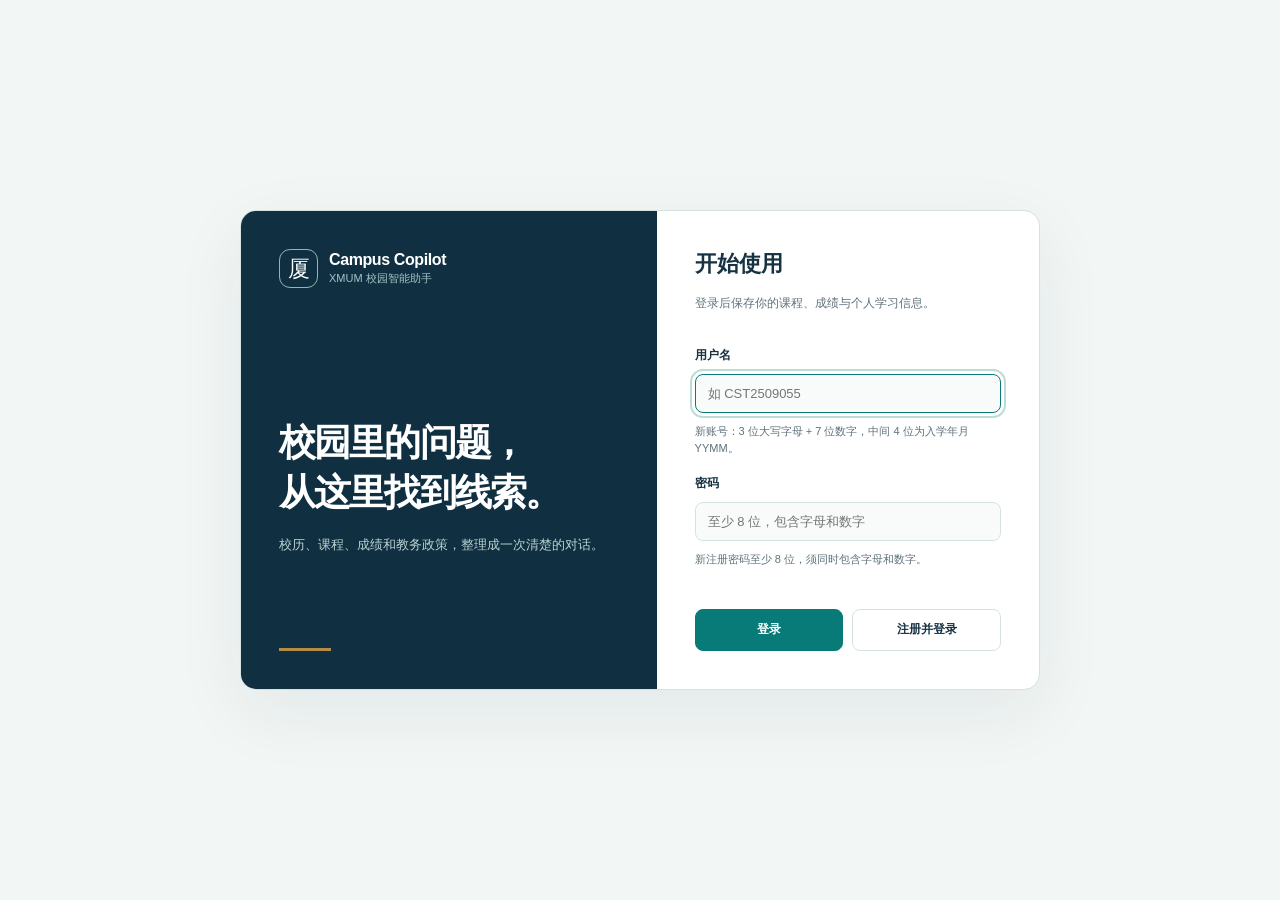
==== commit b1e4c3d3: "Enforce student-style usernames and password rules" ====
--- a/src/static/index.html
+++ b/src/static/index.html
@@ -104,6 +104,7 @@
   .login-form { display: flex; flex-direction: column; justify-content: center; gap: 10px; padding: 38px; }
   .login-form h3 { margin: 0 0 5px; font-size: 22px; }
   .login-form .tip { margin: 0 0 18px; color: var(--quiet); font-size: 12px; line-height: 1.6; }
+  .login-form .field-hint { margin: 0 0 3px; color: var(--quiet); font-size: 11px; line-height: 1.55; }
   .login-form label { margin-top: 5px; font-size: 12px; font-weight: 700; }
   .login-form input { width: 100%; padding: 11px 12px; border: 1px solid var(--line); border-radius: 8px; background: #f9fbfb; color: var(--ink); font-size: 13px; }
   .login-form input:focus { border-color: var(--teal); outline: 2px solid #bbdbd5; }
@@ -211,8 +212,10 @@
     <div class="login-form">
       <h3>开始使用</h3>
       <p class="tip">登录后保存你的课程、成绩与个人学习信息。</p>
-      <label for="login-user">用户名</label><input id="login-user" placeholder="2–32 位" autocomplete="username">
-      <label for="login-pass">密码</label><input id="login-pass" type="password" placeholder="注册时至少 12 位" autocomplete="current-password">
+      <label for="login-user">用户名</label><input id="login-user" placeholder="如 CST2509055" autocomplete="username" aria-describedby="username-hint">
+      <p id="username-hint" class="field-hint">新账号：3 位大写字母 + 7 位数字，中间 4 位为入学年月 YYMM。</p>
+      <label for="login-pass">密码</label><input id="login-pass" type="password" placeholder="至少 8 位，包含字母和数字" autocomplete="current-password" aria-describedby="password-hint">
+      <p id="password-hint" class="field-hint">新注册密码至少 8 位，须同时包含字母和数字。</p>
       <p id="login-err" role="alert"></p>
       <div class="login-actions">
         <button type="button" class="primary" onclick="doAuth('login')">登录</button>
@@ -265,6 +268,18 @@
   const username = $("login-user").value.trim();
   const password = $("login-pass").value;
   $("login-err").textContent = "";
+  if (kind === "register") {
+    if (!/^[A-Z]{3}[0-9]{2}(?:0[1-9]|1[0-2])[0-9]{3}$/.test(username)) {
+      $("login-err").textContent = "用户名格式应如 CST2509055，入学月份须为 01–12";
+      $("login-user").focus();
+      return;
+    }
+    if (password.length < 8 || !/[A-Za-z]/.test(password) || !/[0-9]/.test(password)) {
+      $("login-err").textContent = "密码至少 8 位，且同时包含字母和数字";
+      $("login-pass").focus();
+      return;
+    }
+  }
   try {
     const resp = await fetch("/api/" + kind, {
       method: "POST",
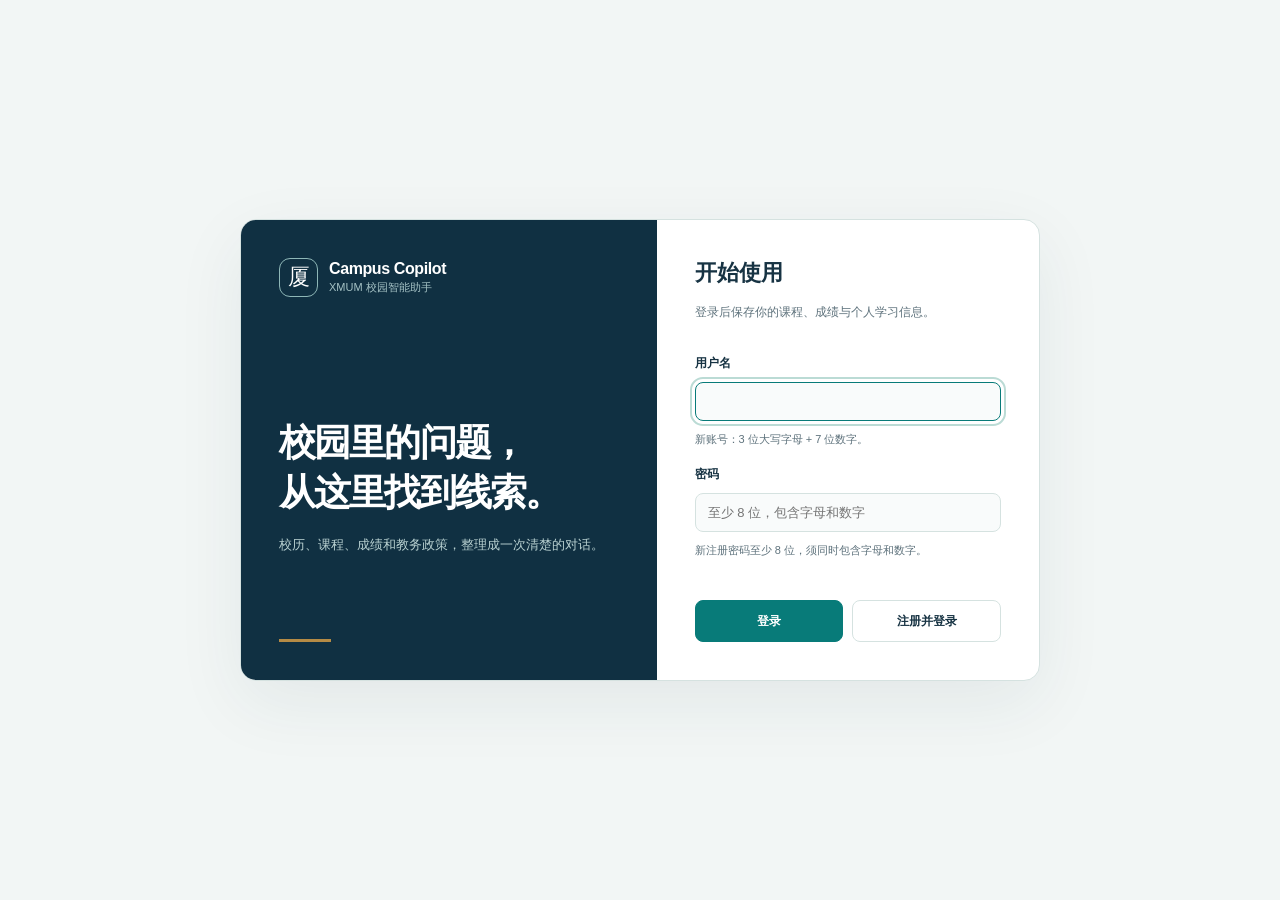
==== commit 484a1bbe: "Remove personal username example from UI and docs" ====
--- a/src/static/index.html
+++ b/src/static/index.html
@@ -212,8 +212,8 @@
     <div class="login-form">
       <h3>开始使用</h3>
       <p class="tip">登录后保存你的课程、成绩与个人学习信息。</p>
-      <label for="login-user">用户名</label><input id="login-user" placeholder="如 CST2509055" autocomplete="username" aria-describedby="username-hint">
-      <p id="username-hint" class="field-hint">新账号：3 位大写字母 + 7 位数字，中间 4 位为入学年月 YYMM。</p>
+      <label for="login-user">用户名</label><input id="login-user" autocomplete="username" aria-describedby="username-hint">
+      <p id="username-hint" class="field-hint">新账号：3 位大写字母 + 7 位数字。</p>
       <label for="login-pass">密码</label><input id="login-pass" type="password" placeholder="至少 8 位，包含字母和数字" autocomplete="current-password" aria-describedby="password-hint">
       <p id="password-hint" class="field-hint">新注册密码至少 8 位，须同时包含字母和数字。</p>
       <p id="login-err" role="alert"></p>
@@ -270,7 +270,7 @@
   $("login-err").textContent = "";
   if (kind === "register") {
     if (!/^[A-Z]{3}[0-9]{2}(?:0[1-9]|1[0-2])[0-9]{3}$/.test(username)) {
-      $("login-err").textContent = "用户名格式应如 CST2509055，入学月份须为 01–12";
+      $("login-err").textContent = "用户名需为 3 位大写字母 + 7 位数字";
       $("login-user").focus();
       return;
     }
@@ -287,7 +287,12 @@
       body: JSON.stringify({ username, password }),
     });
     const data = await resp.json();
-    if (!resp.ok) { $("login-err").textContent = data.detail || "操作失败"; return; }
+    if (!resp.ok) {
+      $("login-err").textContent = kind === "register"
+        ? "注册失败，请检查用户名和密码要求，或用户名是否已注册"
+        : data.detail || "登录失败";
+      return;
+    }
     token = data.token; whoami = data.user_id;
     localStorage.setItem("cc_token", token);
     localStorage.setItem("cc_user", whoami);
